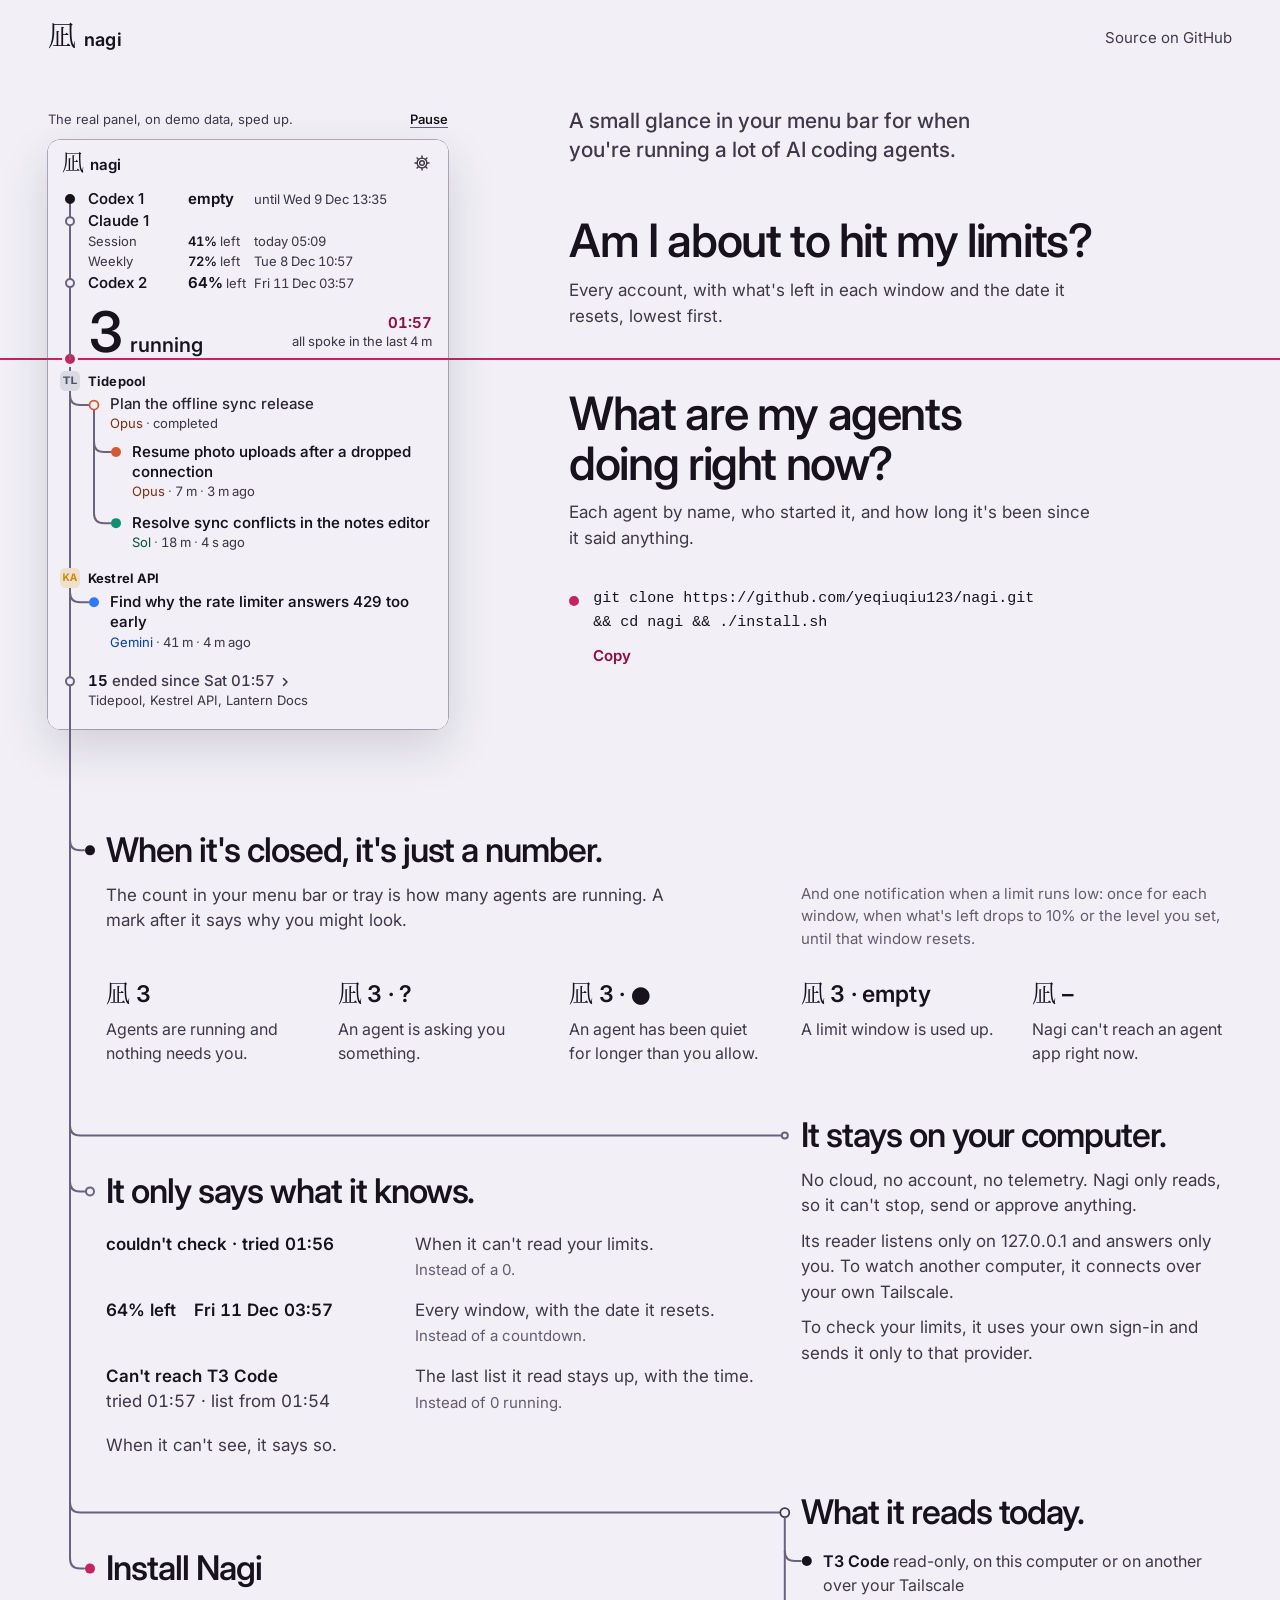
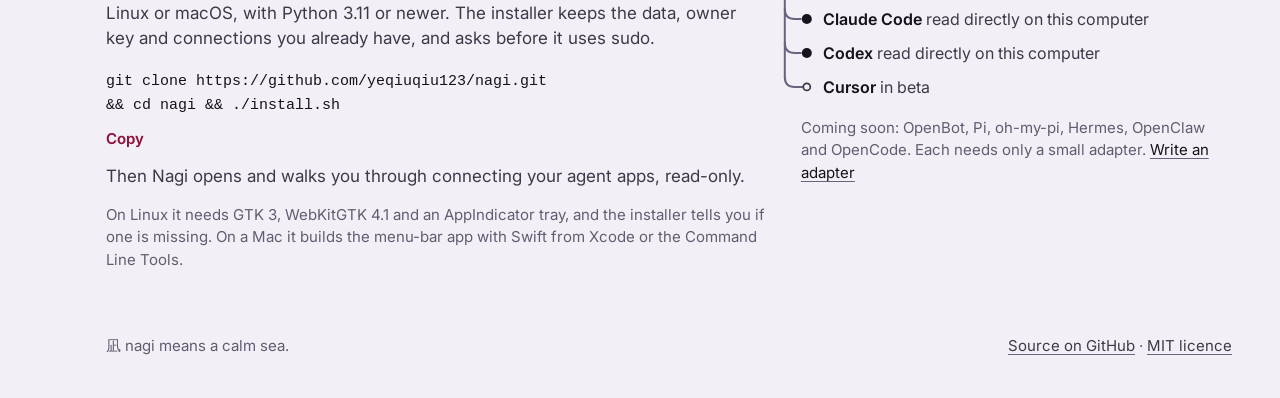
==== site/index.html @ c644164d "Nagi: a calm glance at your coding agents and their limits Co-Authored-By: Claude Opus 5.5 <noreply@" ====
<!doctype html>
<html lang="en">
<head>
<meta charset="utf-8">
<meta name="viewport" content="width=device-width,initial-scale=1">
<meta name="color-scheme" content="dark light">
<meta name="theme-color" content="#18131d" media="(prefers-color-scheme: dark)">
<meta name="theme-color" content="#f2f0f6" media="(prefers-color-scheme: light)">
<title>Nagi · see what your coding agents are doing</title>
<meta name="description" content="Nagi is a small glance in your menu bar or tray for when you're running a lot of AI coding agents. It shows each agent by name and each account's limits with their reset dates. Local and read-only.">
<meta property="og:title" content="Nagi">
<meta property="og:description" content="A small menu-bar glance for people running AI coding agents. Local and read-only.">
<meta property="og:type" content="website">
<link rel="icon" href="favicon.svg" type="image/svg+xml">
<link rel="preload" href="panel/fonts/inter-opsz.woff2" as="font" type="font/woff2" crossorigin>
<style>
/* Nagi website. The panel's tokens verbatim (web/glance-v2.css), Inter, one rose line.
   Grammar: vertical is time and parentage, horizontal is silence, rose is now or "asks you".
   The page draws no rule or divider of its own: only the panel's line, trunk, branches and nodes. */
@font-face { font-family: "Inter"; src: url("panel/fonts/inter-opsz.woff2") format("woff2"); font-weight: 100 900; font-display: swap; }
@font-face { font-family: "Nagi Mark"; src: url("panel/fonts/nagi-glyph-serif.woff2") format("woff2"); font-display: block; unicode-range: U+51EA; }

:root {
  --bg: #18131d; --title: #f5f1f8; --secondary: #cdc4d6; --tertiary: #a397b0;
  --stroke: #9486a3; --rose: #ff7aa5; --rose-text: #ff9dbb; --focus: #cdc4d6;
  --mono: ui-monospace, "SF Mono", "JetBrains Mono", "Cascadia Mono", Menlo, Consolas, monospace;
  /* Geometry. --line-y is the panel's now line, measured inside the panel at rest; JS keeps it exact.
     --slot is the panel's tallest height in the story, reserved so nothing below it ever moves. */
  --pad: 48px; --panel-w: 400px; --rail: 22px; --hang: 36px; --line-y: 219px; --demo-top: 40px; --slot: 644px;
  color-scheme: dark;
}
@media (prefers-color-scheme: light) {
  :root {
    --bg: #f2f0f6; --title: #17121c; --secondary: #403849; --tertiary: #645b70;
    --stroke: #6b6280; --rose: #c8235f; --rose-text: #8f103c; --focus: #403849;
    color-scheme: light;
  }
}

* { box-sizing: border-box; }
html { -webkit-text-size-adjust: 100%; }
body { margin: 0; background: var(--bg); color: var(--title);
  font-family: "Inter", system-ui, -apple-system, "Segoe UI", sans-serif; font-size: 17px; line-height: 1.5;
  -webkit-font-smoothing: antialiased; text-rendering: optimizeLegibility; }
a { color: var(--title); text-decoration-color: var(--stroke); text-decoration-thickness: 1px; text-underline-offset: 3px; }
a:hover { text-decoration-color: currentColor; }
:focus-visible { outline: 2px solid var(--focus); outline-offset: 3px; border-radius: 4px; }
p, h1, h2, dl, dd { margin: 0; }
.display { font-variation-settings: "opsz" 32; font-weight: 560; letter-spacing: -0.03em; line-height: 1.08; text-wrap: balance; }
.sr { position: absolute; width: 1px; height: 1px; overflow: hidden; clip-path: inset(50%); white-space: nowrap; }

.clip { overflow-x: clip; }
.page { position: relative; max-width: 1280px; margin: 0 auto; padding: 0 var(--pad); }

/* Header: the panel's wordmark, scaled. */
.top { position: relative; z-index: 3; display: flex; align-items: center; justify-content: space-between; height: 76px; }
.mark { display: inline-flex; align-items: baseline; gap: 8px; text-decoration: none; color: var(--title); }
.mark .kanji { font-family: "Nagi Mark", serif; font-size: 28px; line-height: 1; }
.mark .word { font-weight: 620; font-size: 18px; letter-spacing: .01em; }
.toplink { font-size: 15px; color: var(--secondary); text-decoration: none; }
.toplink:hover { color: var(--title); }

/* Opening: the live panel on the left; limits question above its line, agents question below. */
.opening { position: relative; display: grid; grid-template-columns: var(--panel-w) minmax(0, 1fr);
  grid-template-rows: calc(var(--demo-top) + var(--line-y)) auto; column-gap: 88px; padding-top: 24px; }
.panelwrap { grid-column: 1; grid-row: 1 / span 2; position: relative; align-self: start; min-height: calc(var(--demo-top) + var(--slot)); }
.above, .below { grid-column: 2; position: relative; z-index: 3; max-width: 600px; }
.above { grid-row: 1; display: flex; flex-direction: column; justify-content: space-between; padding: 6px 0 30px; }
.below { grid-row: 2; padding-top: 30px; }
.lede { font-size: 21px; line-height: 1.4; font-weight: 500; color: var(--secondary); max-width: 26em; text-wrap: balance; }
.q h2 { font-size: 46px; max-width: 12em; }
.q p { margin-top: 12px; color: var(--secondary); max-width: 31em; }

/* The command shown is the command copied. It breaks only between its parts, never inside one. */
.act { margin-top: 36px; }
.cmdline { position: relative; }
.cmd { display: block; font-family: var(--mono); font-size: 15px; line-height: 1.6; color: var(--title); }
.cmd span { white-space: nowrap; }
.opening .cmdline, .opening .actions { padding-left: 24px; }
.opening .ask { position: absolute; left: 0; top: .5em; width: 10px; height: 10px; border-radius: 50%; background: var(--rose); }
.actions { display: flex; flex-wrap: wrap; gap: 6px 22px; align-items: baseline; margin-top: 10px; font-size: 15px; }
.actions a { color: var(--secondary); }
.copy { font: inherit; font-weight: 620; color: var(--rose-text); background: none; border: 0; padding: 12px 10px; margin: -12px -10px; cursor: pointer; }
.copy:hover { text-decoration: underline; text-underline-offset: 3px; }
.fail { color: var(--secondary); }

/* The live panel in its own window: the GTK panel's 12 px radius and soft shadow. */
.demo { position: relative; padding-top: var(--demo-top); }
.demo-controls { position: absolute; left: 0; right: 0; top: 0; height: var(--demo-top); margin: 0; display: flex; gap: 16px; align-items: center;
  font-size: 13px; color: var(--secondary); white-space: nowrap; }
.demo-controls span { margin-right: auto; }
.demo-controls button { font: inherit; font-weight: 560; color: var(--title); background: none; border: 0; padding: 0; cursor: pointer;
  text-decoration: underline; text-underline-offset: 3px; text-decoration-color: var(--stroke); padding: 12px 8px; margin: -12px -8px; }
.demo-frame, .demo-still { position: relative; z-index: 2; display: block; width: 100%; border: 0; border-radius: 12px; background: var(--bg);
  box-shadow: 0 0 0 .5px var(--stroke), 0 18px 48px rgb(0 0 0 / .32); }
.demo-frame { height: 589px; color-scheme: normal; }
.demo-still { height: auto; }
@media (prefers-color-scheme: light) { .demo-frame, .demo-still { box-shadow: 0 0 0 .5px var(--stroke), 0 18px 48px rgb(40 30 60 / .16); } }

/* The page line is the panel's now line, continued across the page at the same y. */
.pageline { position: absolute; z-index: 1; left: -100vw; width: 300vw; top: calc(var(--demo-top) + var(--line-y) - 1px); height: 2px;
  background: var(--rose); pointer-events: none; }

/* The trunk leaves the panel's own rail at its last node; each section hangs from it on a branch. */
.geo { position: absolute; left: 0; top: 0; width: 100%; height: 100%; overflow: visible; pointer-events: none; z-index: 2; }
.geo path { fill: none; stroke: var(--stroke); stroke-width: 2; stroke-linecap: round; stroke-linejoin: round; }
.geo .n { fill: var(--bg); stroke: var(--stroke); stroke-width: 2; }
.geo .n-ask { fill: var(--rose); }

main { position: relative; z-index: 1; }
.branch { position: relative; max-width: calc(var(--rail) + var(--hang) + 680px); margin-top: 128px; padding-left: calc(var(--rail) + var(--hang)); }
.opening + .branch { margin-top: 140px; }
.branch h2 { font-size: 34px; }
.branch > p { margin-top: 14px; color: var(--secondary); max-width: 36em; }
.branch .fine { font-size: 15px; color: var(--tertiary); }
.branch .act { margin-top: 22px; }

/* Lists without rules: space carries the rows. */
.legend { margin-top: 26px; display: grid; grid-template-columns: max-content 1fr; gap: 14px 36px; max-width: 640px; }
.legend > div { display: contents; }
.legend dt { font-weight: 650; font-variant-numeric: tabular-nums; white-space: nowrap; }
.legend dt .k { font-family: "Nagi Mark", serif; font-weight: 400; font-size: 19px; }
.legend dd { color: var(--secondary); }
.says { margin-top: 26px; display: grid; gap: 20px; max-width: 680px; }
.says > div { display: grid; grid-template-columns: minmax(0, 17em) minmax(0, 1fr); column-gap: 28px; row-gap: 2px; }
.says dt { grid-row: span 2; font-weight: 600; font-variant-numeric: tabular-nums; }
.says dd { color: var(--secondary); }
.says dd.not { color: var(--tertiary); font-size: 15px; }

/* Quoted panel strings keep the panel's own parts: a value and its date in two columns, an alert over its sub-line. */
.says dt .v, .says dt .d { display: block; }
.says dt.cols { display: flex; flex-wrap: wrap; gap: 0 18px; }
.says dt .d { font-weight: 420; color: var(--secondary); }
.says dt.cols .d { font-weight: 600; color: var(--title); }

/* Nothing of the demo shows before the panel's first draw: no empty frame, no control, no line. */
.demo:not(.drawn) .demo-frame, .demo:not(.drawn) .demo-controls, .opening:not(.drawn) .pageline { visibility: hidden; }
.geo .wait { visibility: hidden; }

.foot { position: relative; z-index: 1; margin-top: 128px; padding: 0 0 56px calc(var(--rail) + var(--hang));
  display: flex; flex-wrap: wrap; justify-content: space-between; gap: 8px 24px; font-size: 15px; color: var(--tertiary); }
.foot a { color: var(--secondary); }

/* Narrow windows and phones: the questions first, then the panel; the trunk still leaves its rail. */
@media (max-width: 960px) {
  :root { --pad: 16px; --hang: 32px; }
  .top { height: 64px; }
  .opening { display: block; padding-top: 12px; }
  .above { display: block; padding: 0; }
  .below { padding: 0; }
  .lede { font-size: 18px; }
  .q { margin-top: 24px; }
  .q h2 { font-size: 32px; }
  .q p { font-size: 16px; }
  .panelwrap { margin-top: 28px; max-width: 520px; }
  .branch { margin-top: 88px; }
  .opening + .branch { margin-top: 56px; }
  .branch h2 { font-size: 28px; }
  .foot { margin-top: 88px; }
  .legend { column-gap: 18px; }
  .says > div { display: block; }
  .says dd { margin-top: 2px; }
}
/* At phone width the whole URL can't sit beside "git clone" at 15 px, so each part takes a line. */
@media (max-width: 560px) {
  .cmd span { display: block; }
  .cmd .url { white-space: normal; }
  .cmd { font-size: 14px; }
  /* Phones: the opening is lede, two questions, panel. The command lives at the Install node,
     where the trunk ends, so it steps back to the gutter and fits at 360 px. */
  .opening .act { display: none; }
  .branch .act { margin-left: calc(-1 * (var(--rail) + var(--hang))); }
}
/* Narrow phones: the demo caption takes its own line, so Play and Replay always fit. */
@media (max-width: 420px) {
  :root { --demo-top: 64px; }
  .demo-controls { flex-wrap: wrap; align-content: center; row-gap: 2px; white-space: normal; }
  .demo-controls span { flex-basis: 100%; }
}
/* The panel's measured size at phone width, reserved so its first draw shifts nothing. */
@media (max-width: 480px) {
  :root { --slot: 664px; }
  .demo-frame { height: 609px; }
}
/* Below 352 px the gutters would leave the panel under its 320 px minimum: it takes the full width. */
@media (max-width: 351px) { .panelwrap { margin-left: calc(-1 * var(--pad)); margin-right: calc(-1 * var(--pad)); max-width: none; } .demo-controls { padding: 0 var(--pad); } }
@media (max-width: 360px) { .q h2 { font-size: 30px; } }
@media (max-width: 351px) { :root { --line-y: 240px; --slot: 685px; } .demo-frame { height: 630px; } }

/* ---- Desktop (961 px and wider): one grid, the tree reaches right (design/site/desktop-v2-direction.md). ---- */
.kids { list-style: none; margin: 18px 0 0; padding: 0 0 0 22px; display: grid; gap: 10px; }
.branch > .note { font-size: 15px; color: var(--tertiary); }
.kids b { font-weight: 620; } .kids span { color: var(--secondary); }
.geo .n-running { fill: var(--title); stroke: none; }
.geo .n-ring { fill: var(--bg); stroke: var(--stroke); stroke-width: 2; }
.geo .n-parent, .geo .n-pending { fill: var(--bg); stroke: var(--secondary); stroke-width: 1.75; }
@media (min-width: 961px) {
  /* One grid for the whole page: a 58 px rail gutter, then five columns with 32 px between them.
     The copy column of the opening starts on column 3. */
  main { display: grid; grid-template-columns: 26px repeat(5, minmax(0, 1fr)); column-gap: 32px; align-items: start;
    grid-template-rows: auto auto 108px auto 92px auto; }
  .opening { grid-column: 1 / -1; grid-row: 1; column-gap: max(88px, calc((100% - 186px) * 0.4 - 278px)); }
  .branch, .opening + .branch { max-width: none; padding-left: 0; margin-top: 0; }
  #tray { grid-column: 2 / span 5; grid-row: 2; margin-top: 48px; display: grid; grid-template-columns: subgrid; }
  #tray h2 { grid-column: 1 / -1; }
  #tray > p { grid-column: 1 / span 3; max-width: 34em; }
  #tray > .note { grid-column: 4 / span 2; grid-row: 2; font-size: 15px; color: var(--tertiary); }
  .legend { grid-row: 3; }
  .legend { grid-column: 1 / -1; grid-template-columns: subgrid; max-width: none; margin-top: 30px; gap: 0 32px; }
  .legend > div { display: block; }
  .legend dt { font-size: 23px; line-height: 1.2; font-weight: 600; letter-spacing: -0.01em; }
  .legend dt .k { font-size: 24px; }
  .legend dd { margin-top: 8px; font-size: 16px; }
  #privacy { grid-column: 5 / span 2; grid-row: 3 / span 2; margin-top: 52px; }
  #honest { grid-column: 2 / span 3; grid-row: 4; }
  #sources { grid-column: 5 / span 2; grid-row: 5 / span 2; margin-top: 36px; }
  #install { grid-column: 2 / span 3; grid-row: 6; }
  #privacy > p + p { margin-top: 10px; }
  .says { max-width: none; margin-top: 22px; gap: 16px; }
  .says > div { grid-template-columns: minmax(0, 16.5em) minmax(0, 1fr); }
  #honest > p { margin-top: 18px; }
  .kids li { font-size: 16px; }
  #sources .fine { margin-top: 18px; }
  #install > p { max-width: none; }
  #install .act { margin-top: 18px; }
  .foot { margin-top: 64px; padding-bottom: 40px; }
}
/* 961 to 1199: the copy column is narrower, so the lede and the first question step down to keep
   their gap above the now line. */
@media (min-width: 961px) and (max-width: 1199px) { .lede { font-size: 19px; } .above .q h2 { font-size: 40px; } }
</style>
</head>
<body>
<div class="clip">
<div class="page" id="page">
  <svg class="geo" id="geo" aria-hidden="true"></svg>

  <header class="top">
    <a class="mark" href="#"><span class="kanji" lang="ja">凪</span><span class="word">nagi</span></a>
    <a class="toplink" href="https://github.com/yeqiuqiu123/nagi">Source on GitHub</a>
  </header>

  <main>
    <div class="opening" id="opening">
      <div class="above">
        <h1 class="lede">A small glance in your menu bar for when you're running a lot of AI coding agents.</h1>
        <div class="q">
          <h2 class="display">Am I about to hit my limits?</h2>
          <p>Every account, with what's left in each window and the date it resets, lowest first.</p>
        </div>
      </div>
      <div class="below">
        <div class="q">
          <h2 class="display">What are my agents doing right now?</h2>
          <p>Each agent by name, who started it, and how long it's been since it said anything.</p>
        </div>
        <div class="act">
          <div class="cmdline"><span class="ask" aria-hidden="true"></span><code class="cmd" id="cmd-top"><span>git clone</span> <span class="url">https://github.com/<wbr>yeqiuqiu123/<wbr>nagi.git</span> <span>&amp;&amp; cd nagi &amp;&amp; ./install.sh</span></code></div>
          <div class="actions"><button class="copy" type="button" data-copy="cmd-top" aria-describedby="cmd-label">Copy</button><span class="sr" id="cmd-label">the install command</span><span class="fail" role="status"></span></div>
        </div>
      </div>
      <div class="panelwrap" id="panelwrap">
        <div class="pageline" id="pageline" aria-hidden="true"></div>
        <div class="demo" data-scene="story" data-start="#pageline" data-wake="#tray, #honest">
          <p class="demo-controls"><span>The real panel, on demo data, sped up.</span> <button type="button" data-demo="toggle">Pause</button> <button type="button" data-demo="replay" hidden>Replay</button></p>
          <iframe class="demo-frame" id="frame" title="The Nagi panel, running on demo data" data-src="panel/"></iframe>
          <noscript>
            <style>.demo-frame, .demo-controls { display: none; }</style>
            <picture>
              <source srcset="still-dark.webp" media="(prefers-color-scheme: dark)">
              <img class="demo-still" src="still-light.webp" width="400" height="589" alt="The Nagi panel on demo data. Limits: Codex 1 is empty until next week; Claude 1 has its Session and Weekly windows with the percent left and reset dates; Codex 2 has most of its week left. 3 running. Under the project Tidepool, the completed agent Plan the offline sync release has two agents running under it: Resume photo uploads after a dropped connection, on Opus, and Resolve sync conflicts in the notes editor, on Sol. Under Kestrel API, Find why the rate limiter answers 429 too early, on Gemini, has been silent long enough to be marked stuck. 15 ended in the last day.">
            </picture>
          </noscript>
        </div>
      </div>
    </div>

    <section class="branch" data-node="running" id="tray" aria-labelledby="tray-h">
      <h2 class="display" id="tray-h">When it's closed, it's just a number.</h2>
      <p>The count in your menu bar or tray is how many agents are running. A mark after it says why you might look.</p>
      <dl class="legend">
        <div><dt><span class="k" lang="ja">凪</span> <span data-tray="calm">3</span></dt><dd>Agents are running and nothing needs you.</dd></div>
        <div><dt><span class="k" lang="ja">凪</span> <span data-tray="asks">3 · ?</span></dt><dd>An agent is asking you something.</dd></div>
        <div><dt><span class="k" lang="ja">凪</span> <span data-tray="stuck">3 · ●</span></dt><dd>An agent has been quiet for longer than you allow.</dd></div>
        <div><dt><span class="k" lang="ja">凪</span> <span data-tray="empty">3 · empty</span></dt><dd>A limit window is used up.</dd></div>
        <div><dt><span class="k" lang="ja">凪</span> <span data-tray="offline">–</span></dt><dd>Nagi can't reach an agent app right now.</dd></div>
      </dl>
      <p class="note">And one notification when a limit runs low: once for each window, when what's left drops to 10% or the level you set, until that window resets.</p>
    </section>

    <section class="branch" data-node="computer" id="privacy" aria-labelledby="privacy-h">
      <h2 class="display" id="privacy-h">It stays on your computer.</h2>
      <p>No cloud, no account, no telemetry. Nagi only reads, so it can't stop, send or approve anything.</p>
      <p>Its reader listens only on 127.0.0.1 and answers only you. To watch another computer, it connects over your own Tailscale.</p>
      <p>To check your limits, it uses your own sign-in and sends it only to that provider.</p>
    </section>

    <section class="branch" data-node="limit" id="honest" aria-labelledby="honest-h">
      <h2 class="display" id="honest-h">It only says what it knows.</h2>
      <dl class="says">
        <div><dt><span class="v" data-say="tried">couldn't check · tried 17:31</span></dt><dd>When it can't read your limits.</dd><dd class="not">Instead of a 0.</dd></div>
        <div><dt class="cols"><span class="v" data-say="reset-pct">64% left</span><span class="d" data-say="reset-date">Wed 18 Nov 19:31</span></dt><dd>Every window, with the date it resets.</dd><dd class="not">Instead of a countdown.</dd></div>
        <div><dt class="stack"><span class="v" data-say="offline-alert">Can't reach T3 Code</span><span class="d" data-say="offline-sub">tried 17:31 · list from 17:28</span></dt><dd>The last list it read stays up, with the time.</dd><dd class="not">Instead of 0 running.</dd></div>
      </dl>
      <p>When it can't see, it says so.</p>
    </section>

    <section class="branch" data-node="parent" id="sources" aria-labelledby="sources-h">
      <h2 class="display" id="sources-h">What it reads today.</h2>
      <ul class="kids">
        <li data-node="running"><b>T3 Code</b> <span>read-only, on this computer or on another over your Tailscale</span></li>
        <li data-node="running"><b>Claude Code</b> <span>read directly on this computer</span></li>
        <li data-node="running"><b>Codex</b> <span>read directly on this computer</span></li>
        <li data-node="pending"><b>Cursor</b> <span>in beta</span></li>
      </ul>
      <p class="fine">Coming soon: OpenBot, Pi, oh-my-pi, Hermes, OpenClaw and OpenCode. Each needs only a small adapter. <a href="https://github.com/yeqiuqiu123/nagi/blob/main/CONTRIBUTING.md">Write an adapter</a></p>
    </section>

    <section class="branch is-ask" data-node="asks" id="install" aria-labelledby="install-h">
      <h2 class="display" id="install-h">Install Nagi</h2>
      <p>Linux or macOS, with Python 3.11 or newer. The installer keeps the data, owner key and connections you already have, and asks before it uses sudo.</p>
      <div class="act">
        <div class="cmdline"><code class="cmd" id="cmd-install"><span>git clone</span> <span class="url">https://github.com/<wbr>yeqiuqiu123/<wbr>nagi.git</span> <span>&amp;&amp; cd nagi &amp;&amp; ./install.sh</span></code></div>
        <div class="actions"><button class="copy" type="button" data-copy="cmd-install" aria-describedby="cmd-label">Copy</button><span class="fail" role="status"></span></div>
      </div>
      <p>Then Nagi opens and walks you through connecting your agent apps, read-only.</p>
      <p class="fine">On Linux it needs GTK 3, WebKitGTK 4.1 and an AppIndicator tray, and the installer tells you if one is missing. On a Mac it builds the menu-bar app with Swift from Xcode or the Command Line Tools.</p>
    </section>
  </main>

  <footer class="foot">
    <p><span lang="ja">凪</span> nagi means a calm sea.</p>
    <p><a href="https://github.com/yeqiuqiu123/nagi">Source on GitHub</a> · <a href="https://github.com/yeqiuqiu123/nagi/blob/main/LICENSE">MIT licence</a></p>
  </footer>
</div>
</div>
<script src="js/panel-embed.js" defer></script>
<script src="js/site.js" defer></script>
</body>
</html>
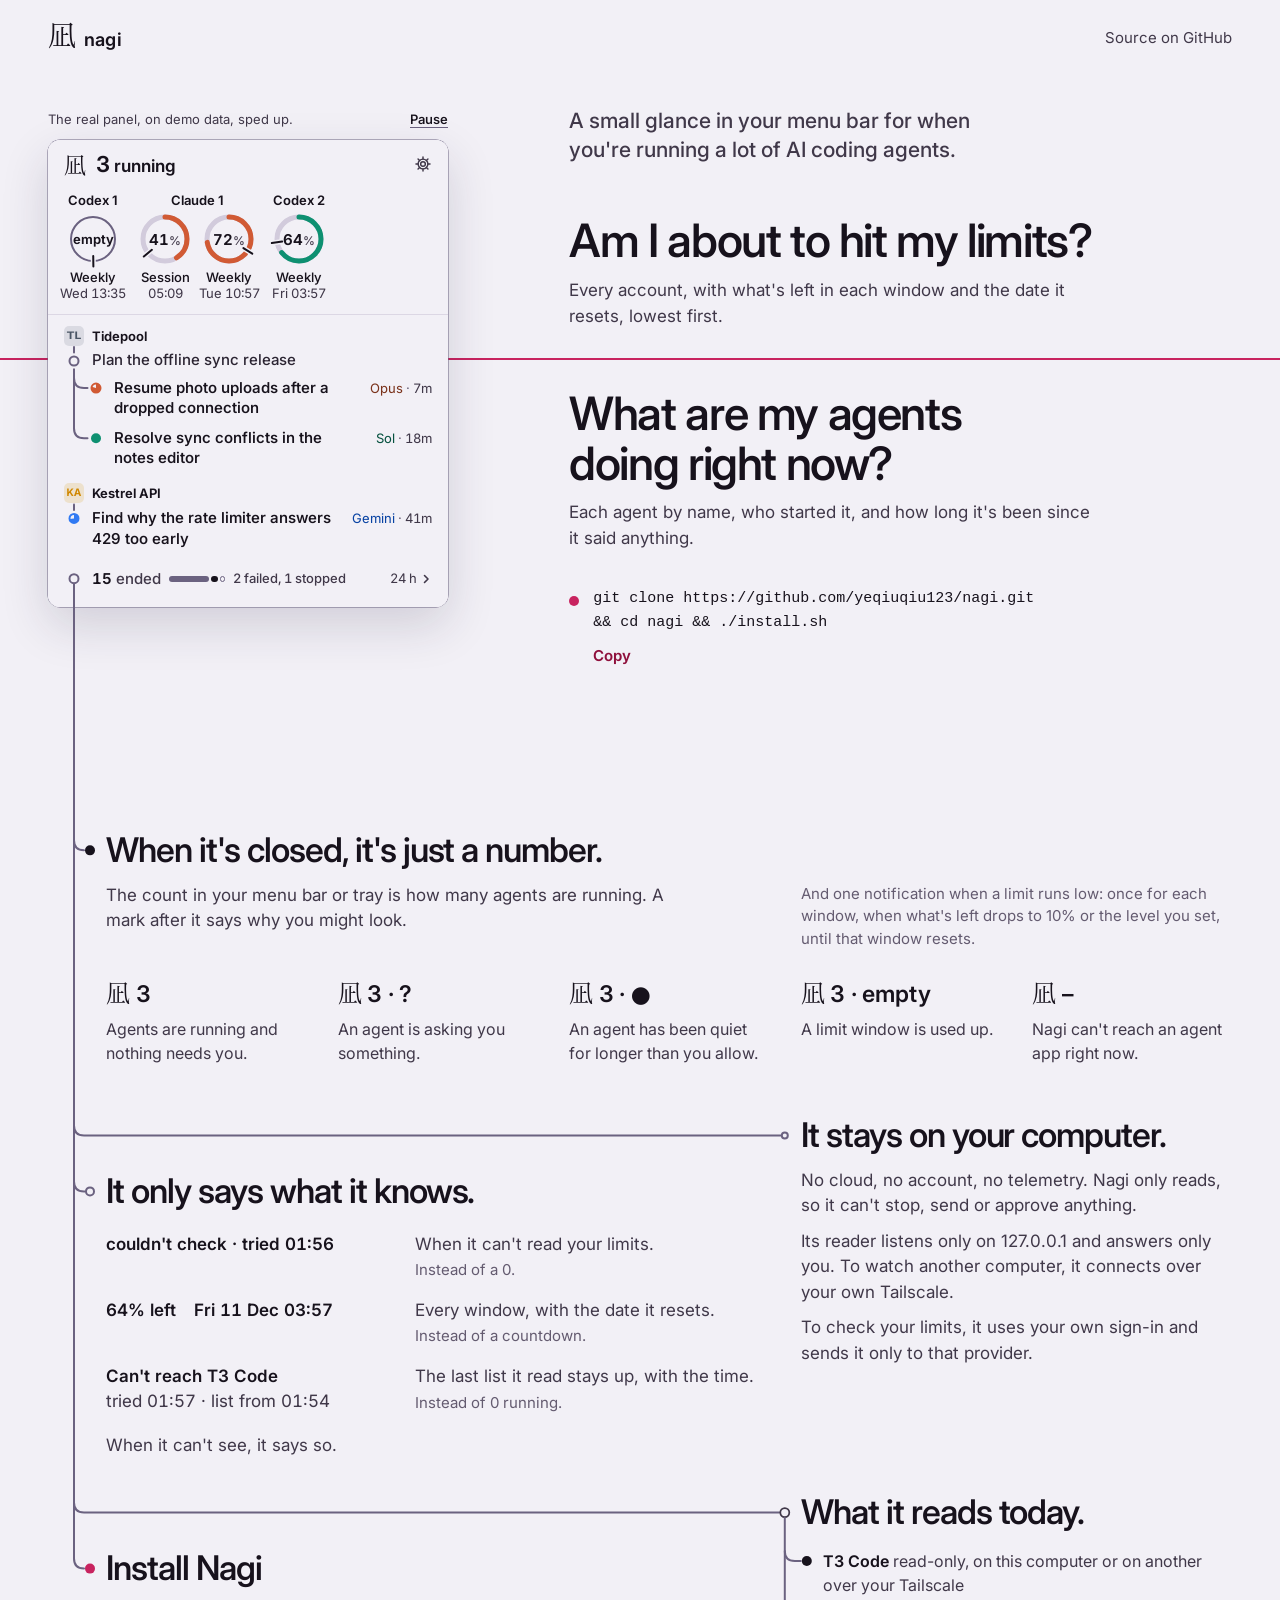
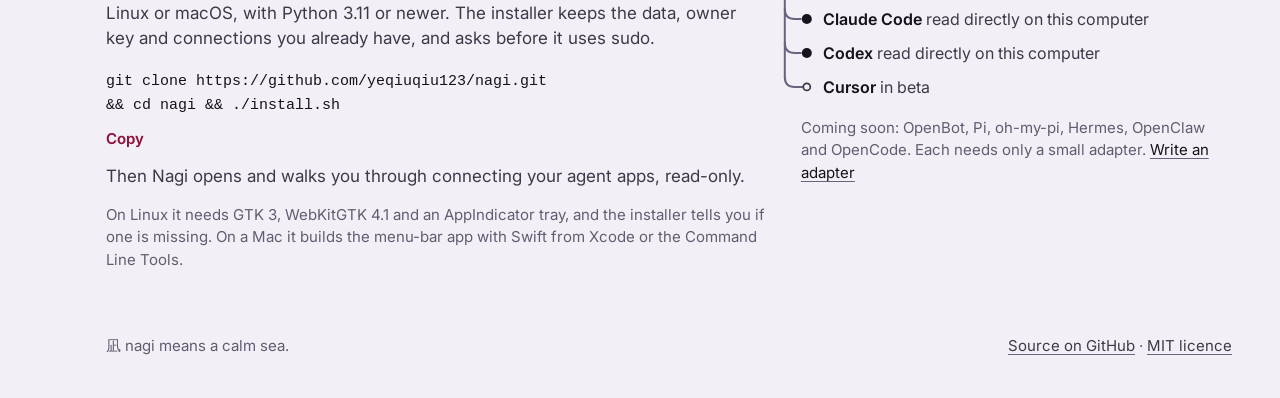
==== commit e13f3892: "Site: sync the v3 panel and recapture the no-JavaScript stills The demo frame runs the new panel unc" ====
--- a/site/index.html
+++ b/site/index.html
@@ -268,7 +268,7 @@
             <style>.demo-frame, .demo-controls { display: none; }</style>
             <picture>
               <source srcset="still-dark.webp" media="(prefers-color-scheme: dark)">
-              <img class="demo-still" src="still-light.webp" width="400" height="589" alt="The Nagi panel on demo data. Limits: Codex 1 is empty until next week; Claude 1 has its Session and Weekly windows with the percent left and reset dates; Codex 2 has most of its week left. 3 running. Under the project Tidepool, the completed agent Plan the offline sync release has two agents running under it: Resume photo uploads after a dropped connection, on Opus, and Resolve sync conflicts in the notes editor, on Sol. Under Kestrel API, Find why the rate limiter answers 429 too early, on Gemini, has been silent long enough to be marked stuck. 15 ended in the last day.">
+              <img class="demo-still" src="still-light.webp" width="400" height="467" alt="The Nagi panel on demo data. Limits, as ring gauges, lowest first: Codex 1 is empty until next week; Claude 1 has its Session and Weekly windows, each with the percent left and its reset time; Codex 2 has most of its week left. 3 running, 1 stuck. Under the project Kestrel API, Find why the rate limiter answers 429 too early, on Gemini, has been silent long enough to be marked stuck. Under Tidepool, the completed agent Plan the offline sync release has two agents running under it: Resume photo uploads after a dropped connection, on Opus, and Resolve sync conflicts in the notes editor, on Sol. 15 ended in the last day, 2 of them failed and 1 stopped.">
             </picture>
           </noscript>
         </div>
